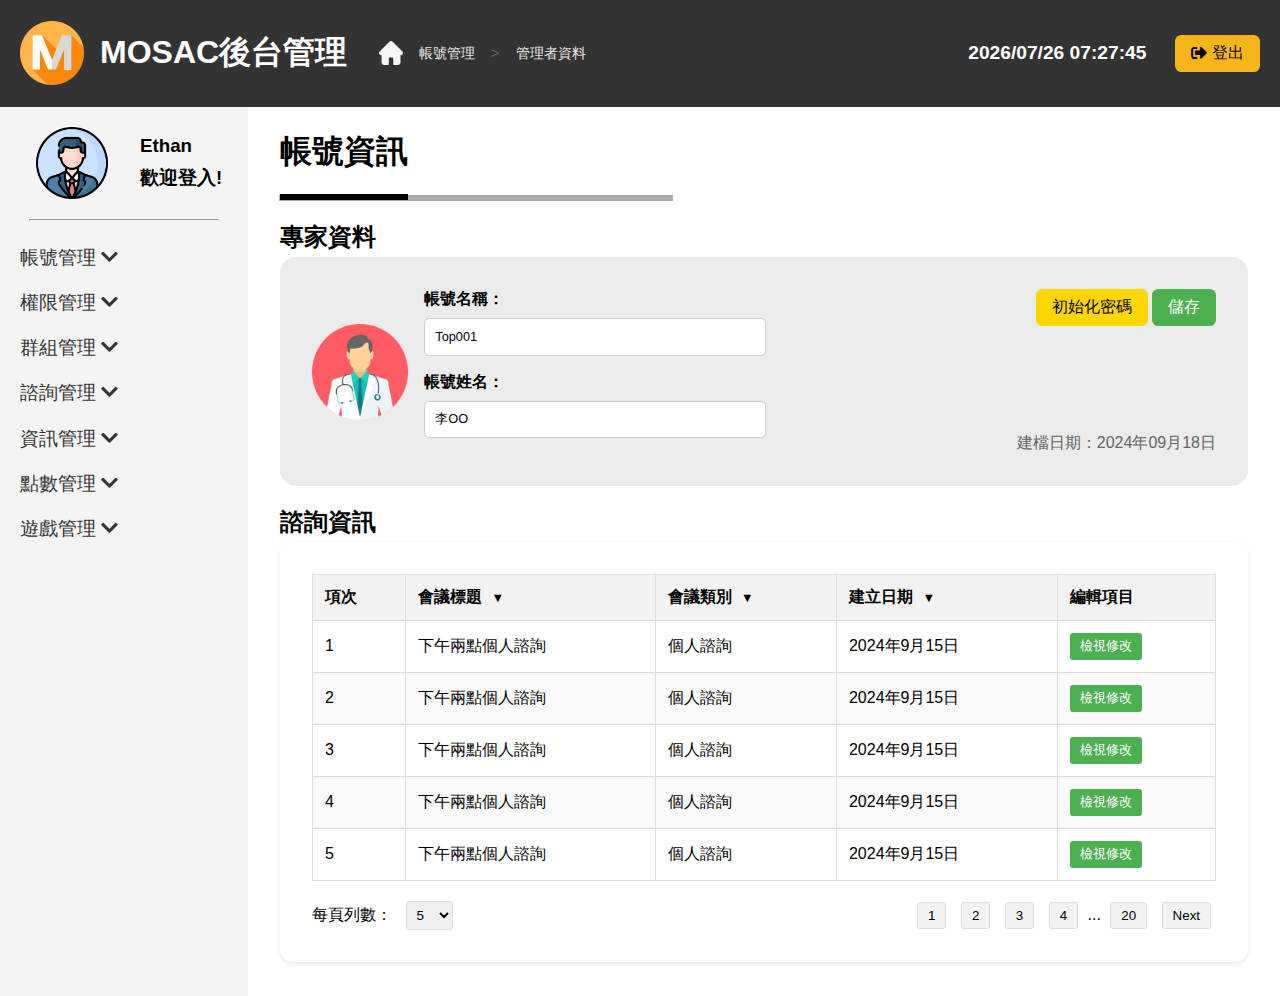
==== html/user-expert.html @ f34ab879 "完成專家資料" ====
<!DOCTYPE html>
<html lang="en">
<head>
    <meta charset="UTF-8">
    <meta name="viewport" content="width=device-width, initial-scale=1.0">
    <title>MOSAC 後台管理 - 專家資料</title>
    <link rel="stylesheet" href="/css/style.css">
    <link rel="stylesheet" href="/css/user-manager.css">
    <link rel="stylesheet" href="/css/user.expert.css"> 
    <link rel="stylesheet" href="https://cdnjs.cloudflare.com/ajax/libs/font-awesome/5.15.3/css/all.min.css">
</head>
<body>
    <header>
        <div class="header-content">
          <div class="logo">
            <img src="/images/m.png" alt="LOGO">
            <h1>MOSAC後台管理</h1>
          </div>
            <div class="breadcrumbList">
                <img class="breadcrumb_icon" src="/images/home.png" alt="ICON">
                <ol class="breadcrumb">
                    <li><a href="/html/user.html">帳號管理</a></li>
                    <li><a href="/html/user-manager.html">管理者資料</a></li>
                </ol>
            </div>
        </div>
        <div class="header-right">
            <div id="current-time" class="current-time"></div>
            <button class="logout-btn">
                <i class="fas fa-sign-out-alt"></i> 登出
            </button>
        </div>
      </header>
    
    <div class="container">
        <aside>
            <div class="admin-info">
                <img src="/images/user0.png" alt="管理者頭像" class="avatar1">
                    <div class="adminall">
                        <h3 class="admin-name">Ethan</h3>
                        <h3 class="admin-welcome">歡迎登入!</h3>
                    </div>
            </div>
            <hr style="width: 90%; color: rgba(168, 164, 158, 0.531);">
            <nav>
                <ul>
                    <li class="dropdown">
                        <a href="#" class="dropdown-toggle">帳號管理 <i class="fas fa-chevron-down"></i></a>
                        <ul class="dropdown-menu">
                            <li><a href="#">使用者資料</a></li>
                            <li><a href="#">專家資料</a></li>
                            <li><a href="#">管理者資料</a></li>
                        </ul>
                    </li>
                    <li class="dropdown">
                        <a href="#" class="dropdown-toggle">權限管理 <i class="fas fa-chevron-down"></i></a>
                        <ul class="dropdown-menu">
                            <li><a href="#">新增權限</a></li>
                            <li><a href="#">編輯權限</a></li>
                        </ul>
                    </li>
                    <li class="dropdown">
                        <a href="#" class="dropdown-toggle">群組管理 <i class="fas fa-chevron-down"></i></a>
                        <ul class="dropdown-menu">
                            <li><a href="#">群組資訊</a></li>
                        </ul>
                    </li>
                    <li class="dropdown">
                        <a href="#" class="dropdown-toggle">諮詢管理 <i class="fas fa-chevron-down"></i></a>
                        <ul class="dropdown-menu">
                            <li><a href="#">新增諮詢</a></li>
                            <li><a href="#">編輯諮詢</a></li>
                        </ul>
                    </li>
                    <li class="dropdown">
                        <a href="#" class="dropdown-toggle">資訊管理 <i class="fas fa-chevron-down"></i></a>
                        <ul class="dropdown-menu">
                            <li><a href="#">新增資訊</a></li>
                            <li><a href="#">編輯資訊</a></li>
                        </ul>
                    </li>
                    <li class="dropdown">
                        <a href="#" class="dropdown-toggle">點數管理 <i class="fas fa-chevron-down"></i></a>
                        <ul class="dropdown-menu">
                            <li><a href="#">點數發放設定</a></li>
                        </ul>
                    </li>
                    <li class="dropdown">
                        <a href="#" class="dropdown-toggle">遊戲管理 <i class="fas fa-chevron-down"></i></a>
                        <ul class="dropdown-menu">
                            <li><a href="#">遊戲題目設定</a></li>
                        </ul>
                    </li>
                </ul>
            </nav>
        </aside>

        <main>
            <div class="title-container">
                <h1>帳號資訊</h1>
                <hr class="line">
            </div>

            <div class="title-name"><h2>專家資料</h2></div>
            <div class="manager-profile-card">
                <div class="profile-left">
                    <img src="/images/doctor1.png" alt="管理者頭像" class="avatar">
                    <div class="manager-info">
                        <div class="input-group">
                            <label for="account-name">帳號名稱：</label>
                            <input type="text" id="account-name" value="Top001">
                        </div>
                        <div class="input-group">
                            <label for="account-fullname">帳號姓名：</label>
                            <input type="text" id="account-fullname" value="李OO">
                        </div>
                    </div>
                </div>
                <div class="profile-right">
                    <div class="button-group">
                        <button class="btn btn-reset">初始化密碼</button>
                        <button class="btn btn-save">儲存</button>
                    </div>
                    <div class="creation-date">
                        建檔日期：2024年09月18日
                    </div>
                </div>
            </div>

            <div class="consultation-title"><h2>諮詢資訊</h2></div>
            <div class="consultation-container">
                <table class="consultation-table">
                    <thead>
                        <tr>
                            <th>項次</th>
                            <th>會議標題 <span class="sort-icon">▼</span></th>
                            <th>會議類別 <span class="sort-icon">▼</span></th>
                            <th>建立日期 <span class="sort-icon">▼</span></th>
                            <th>編輯項目</th>
                        </tr>
                    </thead>
                    <tbody>
                        <tr>
                            <td>1</td>
                            <td>下午兩點個人諮詢</td>
                            <td>個人諮詢</td>
                            <td>2024年9月15日</td>
                            <td>
                                <button class="consultation-edit-btn">檢視修改</button>
                            </td>
                        </tr>

                        <tr>
                            <td>2</td>
                            <td>下午兩點個人諮詢</td>
                            <td>個人諮詢</td>
                            <td>2024年9月15日</td>
                            <td>
                                <button class="consultation-edit-btn">檢視修改</button>
                            </td>
                        </tr>


                        <tr>
                            <td>3</td>
                            <td>下午兩點個人諮詢</td>
                            <td>個人諮詢</td>
                            <td>2024年9月15日</td>
                            <td>
                                <button class="consultation-edit-btn">檢視修改</button>
                            </td>
                        </tr>

                        <tr>
                            <td>4</td>
                            <td>下午兩點個人諮詢</td>
                            <td>個人諮詢</td>
                            <td>2024年9月15日</td>
                            <td>
                                <button class="consultation-edit-btn">檢視修改</button>
                            </td>
                        </tr>

                        <tr>
                            <td>5</td>
                            <td>下午兩點個人諮詢</td>
                            <td>個人諮詢</td>
                            <td>2024年9月15日</td>
                            <td>
                                <button class="consultation-edit-btn">檢視修改</button>
                            </td>
                        </tr>
                    </tbody>
                </table>
                <div class="consultation-pagination">
                    <div class="consultation-rows-per-page">
                        每頁列數：
                        <select>
                            <option>5</option>
                            <option>10</option>
                            <option>20</option>
                        </select>
                    </div>
                    <div class="consultation-page-buttons">
                        <button>1</button>
                        <button>2</button>
                        <button>3</button>
                        <button>4</button>
                        <span>...</span>
                        <button>20</button>
                        <button>Next</button>
                    </div>
                </div>
            </div>

        </main>
    </div>

    <script src="/js/user.js"></script>
    <script src="/js/user-manager.js"></script>

</body>
</html>
---- css/style.css ----
body {
    font-family: Arial, sans-serif;
    margin: 0;
    padding: 0;
    display: flex;
    flex-direction: column;
    height: 100vh;
}

header {
    background-color: #333;
    color: white;
    padding: 10px 20px;
    display: flex;
    justify-content: space-between;
    align-items: center;
}

.header-content {
    display: flex;
    align-items: center;
    justify-content: flex-start; /* 確保內容靠左對齊 */
}

.logo img {
    height: 4rem;
    margin-right: 1rem;
}

.logo {
    display: flex;
    align-items: center;
    margin-right: 2rem; /* 默認間距 */
}

.breadcrumbList {
    display: flex;
    align-items: center;
    margin-left: auto; /* 將麵包屑推到右側 */
}

.breadcrumb_icon {
    height: 1.5rem;
    margin-right: 0.5rem; /* 調整圖標和文字之間的間距 */
}

.breadcrumb {
    list-style-type: none; /* 移除默認的列表樣式（包括序號） */
    padding: 0;
    margin: 0;
    display: flex; /* 使用 flexbox 來水平排列項目 */
    align-items: center;
}

.breadcrumb li {
    display: flex; /* 改為 flex 以更好地控制內容 */
    align-items: center;
}

.breadcrumb li a {
    color: #e7e7e7;
    text-decoration: none;
    font-size: 0.9rem; 
    padding: 0.25rem 0.5rem; /* 增加內邊距 */
}

.breadcrumb li a:hover {
    text-decoration: underline; /* 懸停時添加下劃線 */
}

/* 添加麵包屑項目之間的分隔符 */
.breadcrumb li + li::before {
    content: ">";
    color: #666;
    margin: 0 0.5rem; /* 使用 margin 替代 padding */
    font-size: 0.9rem; /* 與文字大小一致 */
}

.header-right {
    display: flex;
    align-items: center;

}

.current-time {
    font-size:1.2rem;
    margin-right: 1.5em;
    font-weight: bold;
    white-space: nowrap; /* 防止時間換行 */
}

.logout-btn {
    background-color: #f7b51a;
    border: none;
    padding: 0.5em 1em;
    font-size: 1rem;
    cursor: pointer;
    display: flex;
    align-items: center;
    border-radius: 0.4em;
    transition: background-color 0.3s;
}

.logout-btn:hover {
    background-color: #f07a0b;
}

.logout-btn:active {
    transform: translateY(1px); /* 點擊時輕微下沉效果 */
}

.logout-btn i { /*icon與文字間距*/
    margin-right: 0.3em;
}


.container {
    display: flex;
    flex: 1;
}

aside {
    width: 13em;
    background-color: #f4f4f4;
    padding: 20px;
}

.adminall {
    display: flex;
    flex-direction: column;
}

.admin-info {
    display: flex;
    align-items: center;
    margin-bottom: 20px;
}

.admin-name {
    margin: 0 0 0.5rem 0; /* 上右下左 */
}

.avatar1 {
    height: 4.5rem;
    margin-left: 1em;
    margin-right: 2rem;
}

.admin-welcome {
    margin: 0;
}

nav{
    font-size: 1.5em;
}

nav ul {
    list-style-type: none;
    padding: 0;
}

nav ul li {
    margin-bottom: 1em;
}

nav ul li a {
    text-decoration: none;
    color: #333;
}

.dropdown{
    font-size: 0.8em;
}

.dropdown-menu {
    display: none;
    padding-left: 20px; 
}

.dropdown-menu.active {
    display: block;
}

main {
    flex: 1;
    padding: 0.1em 2em;
}

.title-container h1{
    text-decoration: underline;
    text-underline-offset: 1em;
    text-decoration-thickness: 0.2em;
}
hr.line{
    border:solid rgba(165, 156, 156, 0.864);
    width: 40%;
    margin-left: -0.04em;
}


.button-container {
    display: flex;
    justify-content: flex-end;
    gap: 10px; /* 按钮之间的间距 */
    margin: 20px 0; /* 上下边距 */
}



.button-new,.button-delete, .button-excel {
    display: flex;
}

.new-user,.delete-user, .excel {
    font-size: 1em;
    padding: 10px 20px;
    border: none;
    border-radius: 0.5em;
    cursor: pointer;
    transition: background-color 0.3s ease;
}

.new-user{
    background-color: #f5ac1a;
    color:white;
}

.new-user:hover{
    background-color: #ec9e30;
    color:white;
}
.delete-user {
    background-color: #d61d1d; 
    color: white;
}

.delete-user:hover {
    background-color: #ff3333;
}

.excel {
    background-color: rgb(33, 135, 47);
    color: white;
}

.excel:hover {
    background-color: rgb(22, 180, 43);
}

.delete-btn {
    background-color: #f44336;
    color: white;
}

.userSearch {
    
    display: flex;
    max-width: 40em;
    margin-top: -3.5em;
}

.userSearch input[type="search"] {
    flex-grow: 1;
    min-width: 0;
    padding: 10px;
    font-size: 16px;
    border: 1px solid #ccc;
    border-right: none;
    border-radius: 4px 0 0 4px;
    outline: none;
}

.userSearch button {
    padding: 10px 15px;
    background-color: #f07a0b;
    color: white;
    border: 1px solid #f07a0b;
    border-radius: 0 4px 4px 0;
    cursor: pointer;
    transition: background-color 0.3s ease;
}

.userSearch button:hover {
    background-color: #f07a0b;
}


.user-table {
    width: 100%;
    border-collapse: collapse;
    margin-top: 20px;
}

.user-table th,
.user-table td {
    border: 1px solid #ddd;
    padding: 12px;
    text-align: left;
}

.user-table th {
    background-color: #f2f2f2;
    font-weight: bold;
}

.user-table tr:nth-child(even) {
    background-color: #f9f9f9;
}

.user-table tr:hover {
    background-color: #f5f5f5;
}

.user-avatar {
    width: 40px;
    height: 40px;
    border-radius: 50%;
    object-fit: cover;
}

.edit-btn, .delete-btn {
    padding: 5px 10px;
    margin: 2px;
    border: none;
    border-radius: 3px;
    cursor: pointer;
}

.edit-btn {
    background-color: #4CAF50;
    color: white;
    font-size: 0.8em;
}

.edit-btn:hover{
    background-color: #f07a0b;
}


.table-footer {
    display: flex;
    justify-content: space-between;
    align-items: center;
    padding: 15px;
    background-color: #f2f2f2;
    border: 1px solid #ddd;
    border-top: none;
    margin-bottom: 2em; /* 底部間距 */
}

.rows-per-page {
    display: flex;
    align-items: center;
}

.rows-per-page select {
    margin-left: 10px;
    padding: 5px;
    border: 1px solid #ddd;
    border-radius: 3px;
}

.pagination {
    display: flex;
    align-items: center;
}

.page-btn {
    margin: 0 5px;
    padding: 5px 10px;
    background-color: #fff;
    border: 1px solid #ddd;
    border-radius: 3px;
    cursor: pointer;
    transition: background-color 0.3s;
}

.page-btn:hover {
    background-color: #f5f5f5;
}

.page-btn.active {
    background-color: #4CAF50;
    color: white;
    border-color: #4CAF50;
}

.page-btn.next {
    background-color: #f2f2f2;
}
---- css/user-manager.css ----
.manager-profile-card {
    display: flex;
    justify-content: space-between;
    background-color: #e8e7e7d9;
    border-radius: 1em;
    padding:2em ;
    margin-top: -1em;
}

.profile-left {
    display: flex;
    align-items: center;
}

.avatar {
    width: 6em;
    height: 6em;
    margin-right: 1em;
}

.manager-info {
    display: flex;
    flex-direction: column;
}

.input-group {
    margin-bottom: 1em;
}

.input-group label {
    display: block;
    margin-bottom: 0.5em;
    font-size: 1em;
    font-weight: bold;
}

.input-group input {
    width: 25em;
    padding: 0.8em;
    border: 1px solid #ccc;
    border-radius: 0.4em;
    font-size: 0.8em;
}

.profile-right {
    display: flex;
    flex-direction: column;
    justify-content: space-between;
    align-items: flex-end;
}

.button-group {
    margin-bottom: 1em;
}

.btn {
    font-size: 1em;
    padding: 0.5em 1em;
    border: none;
    border-radius: 0.4em;
    cursor: pointer;
    transition: background-color 0.3s ease;
}

.btn-reset {
    background-color: #ffd700;
    color: #000;
}

.btn-save {
    background-color: #4caf50;
    color: #fff;
}

.creation-date {
    font-size: 1em;
    color: #666;
}


.group-info-card {
    background-color: #e8e7e7d9;
    border-radius: 1em;
    padding:2em ;
    margin-top: -1em;
}

.info-row {
    display: flex;
    margin-bottom: 2.5em;
}

.info-label {
    font-weight: bold;
    color: #333;
}

.info-content {
    flex: 1;
}

.permission-tag {
    background-color: #f0f0f0;
    border: 0.1em solid #070707;
    border-radius: 4px;
    padding: 0.25em 0.5em;
    font-size: 1em;
    color: #333;
}
---- css/user.expert.css ----
.consultation-container {
    padding: 2em;
    background-color: #fff;
    border-radius: 0.8em;
    box-shadow: 0 2px 4px rgba(0,0,0,0.1);
    margin-top: -1em;
    margin-bottom: 2em;
}


.consultation-table {
    width: 100%;
    border-collapse: collapse;
}

.consultation-table th, 
.consultation-table td {
    border: 1px solid #ddd;
    padding: 12px;
    text-align: left;
}

.consultation-table th {
    background-color: #f2f2f2;
    font-weight: bold;
}

.consultation-table th .sort-icon {
    font-size: 0.8em;
    margin-left: 5px;
}

.consultation-table tr:nth-child(even) {
    background-color: #f9f9f9;
}

.consultation-edit-btn {
    background-color: #4CAF50;
    color: white;
    border: none;
    padding: 5px 10px;
    border-radius: 3px;
    cursor: pointer;
    font-size: 0.8em;
}

.consultation-edit-btn:hover {
    background-color: #45a049;
}

.consultation-pagination {
    display: flex;
    justify-content: space-between;
    align-items: center;
    margin-top: 20px;
}

.consultation-rows-per-page select {
    margin-left: 10px;
    padding: 5px;
    border: 1px solid #ddd;
    border-radius: 3px;
}

.consultation-page-buttons button {
    margin: 0 5px;
    padding: 5px 10px;
    background-color: #f2f2f2;
    border: 1px solid #ddd;
    border-radius: 3px;
    cursor: pointer;
}

.consultation-page-buttons button:hover {
    background-color: #e0e0e0;
}
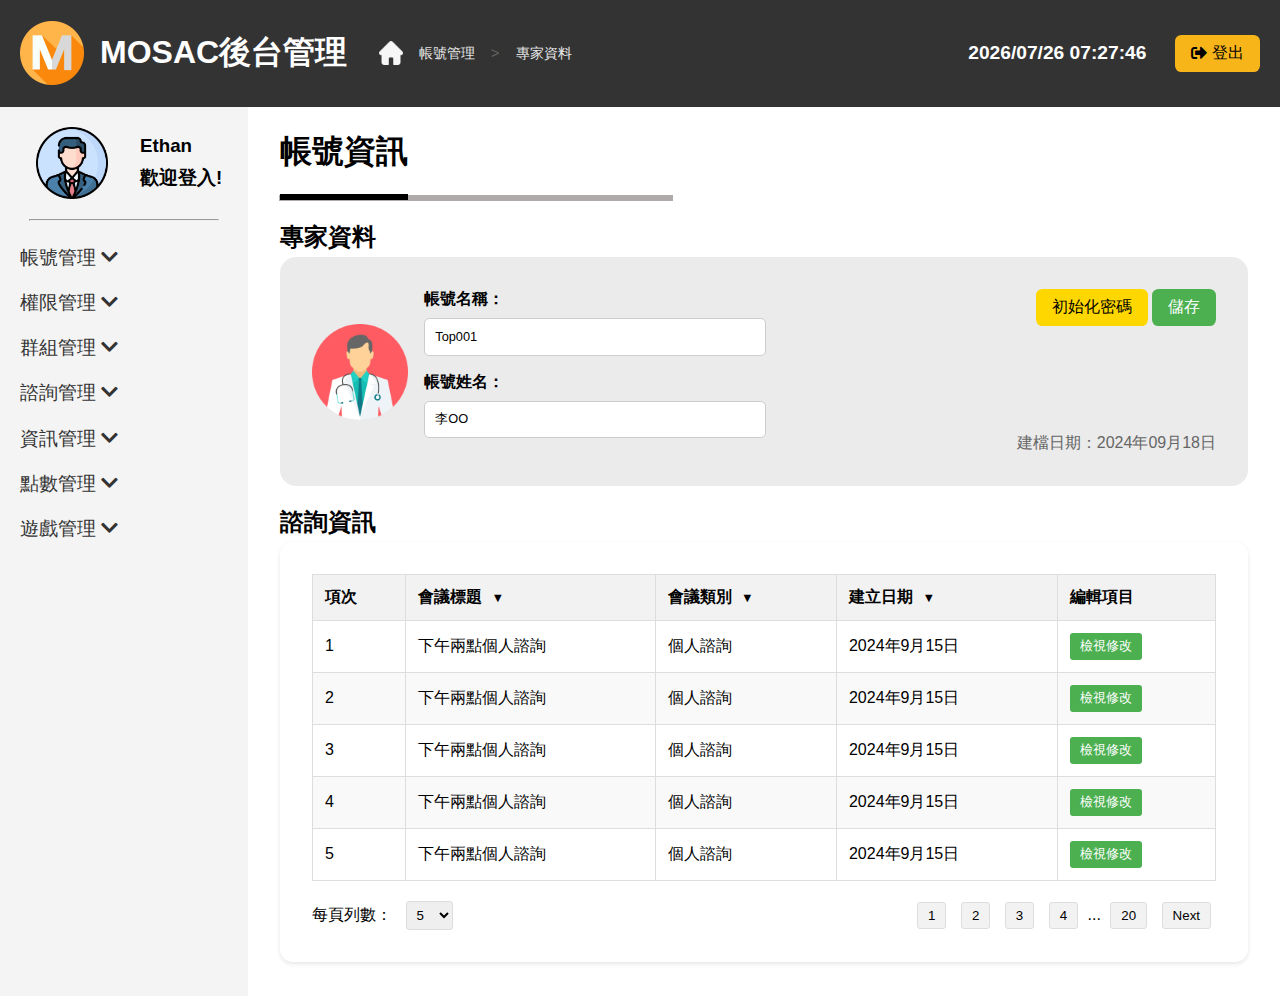
==== commit 5a925dce: "完成專家資料" ====
--- a/html/user-expert.html
+++ b/html/user-expert.html
@@ -20,7 +20,7 @@
                 <img class="breadcrumb_icon" src="/images/home.png" alt="ICON">
                 <ol class="breadcrumb">
                     <li><a href="/html/user.html">帳號管理</a></li>
-                    <li><a href="/html/user-manager.html">管理者資料</a></li>
+                    <li><a href="/html/user-expert.html">專家資料</a></li>
                 </ol>
             </div>
         </div>
